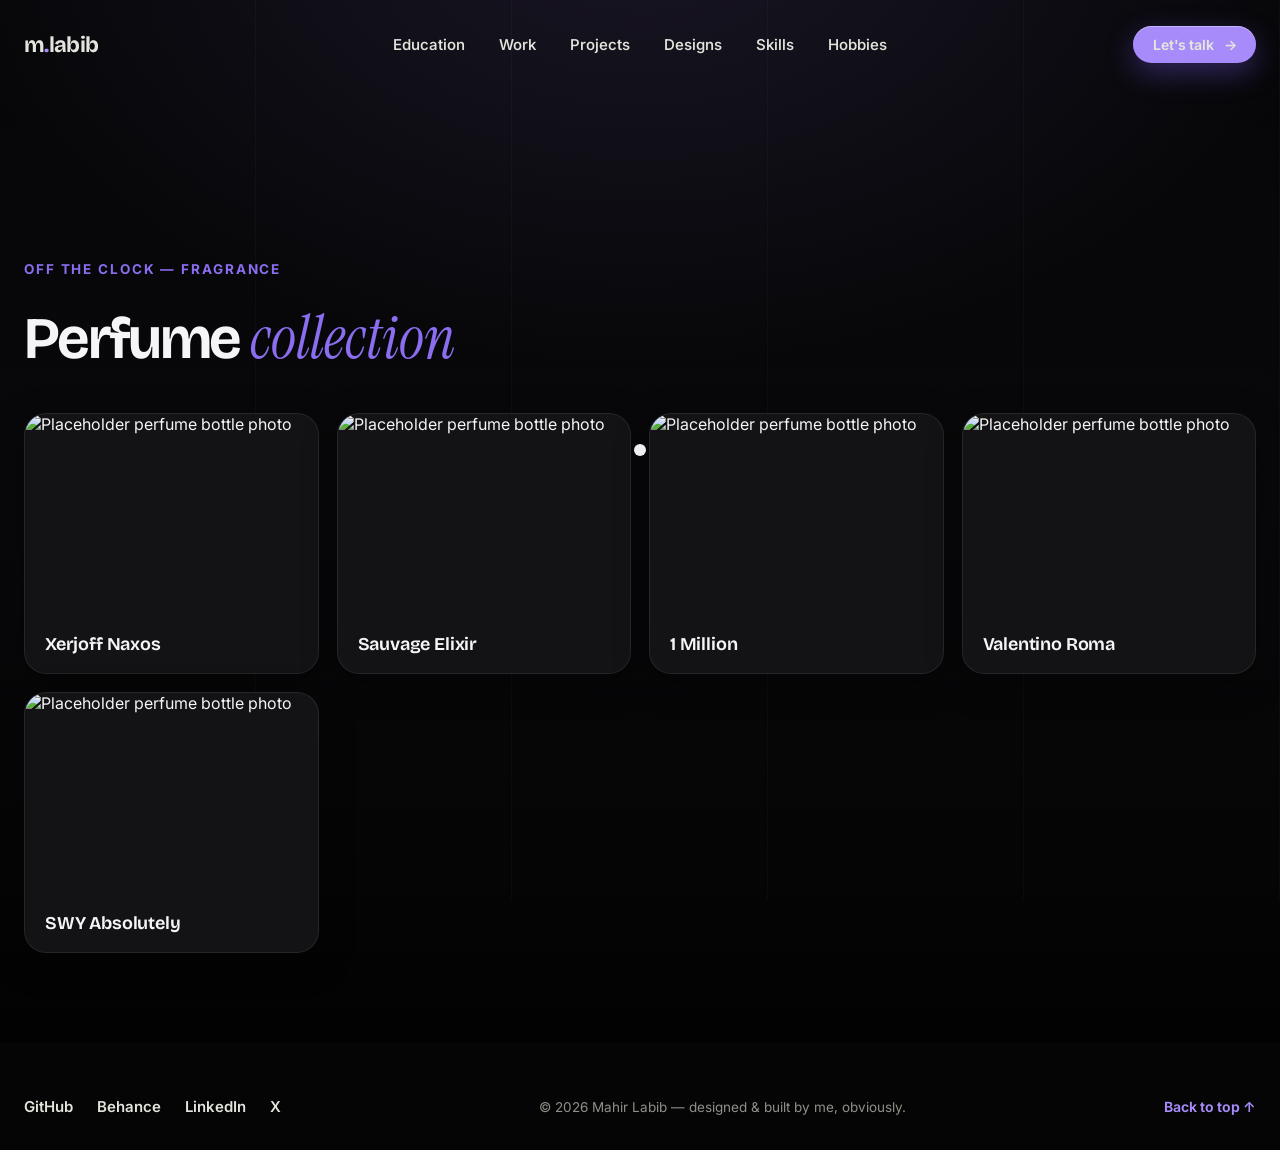
==== perfumes.html @ ee965c61 "Update" ====
<!DOCTYPE html>
<html lang="en">
<head>
  <meta charset="UTF-8" />
  <meta name="viewport" content="width=device-width, initial-scale=1.0" />
  <title>Perfume Collection — Mahir Labib</title>
  <meta name="description" content="A few signature scents Mahir Labib keeps coming back to." />

  <link rel="preconnect" href="https://fonts.googleapis.com" />
  <link rel="preconnect" href="https://fonts.gstatic.com" crossorigin />
  <link
    href="https://fonts.googleapis.com/css2?family=Bricolage+Grotesque:opsz,wght@12..96,200..800&family=Instrument+Serif:ital@1&family=Inter:wght@100..900&display=swap"
    rel="stylesheet" />

  <link rel="stylesheet" href="css/style.css" />
</head>
<body>
  <div class="grid-lines" aria-hidden="true"></div>
  <div class="cursor-dot" aria-hidden="true"></div>

  <!-- ============ NAV ============ -->
  <nav class="nav" id="nav">
    <a class="brand" href="/">m<span>.</span>labib</a>
    <div class="nav-links">
      <a href="/#education">Education</a>
      <a href="/#work">Work</a>
      <a href="/projects.html">Projects</a>
      <a href="/#designs">Designs</a>
      <a href="/#skills">Skills</a>
      <a href="/#hobbies">Hobbies</a>
    </div>
    <div class="nav-actions">
      <a class="btn btn-signal btn-sm" href="/#contact">Let's talk <span class="arr">→</span></a>
    </div>
  </nav>

  <main>
    <!-- ============ PERFUME COLLECTION ============ -->
    <section class="section" id="top" style="padding-top: clamp(150px, 20vh, 200px);">
      <div class="section-head reveal">
        <span class="kicker">Off the clock — Fragrance</span>
        <h2>Perfume <em class="serif">collection</em></h2>
      </div>
      <div class="hobby-grid">
        <figure class="hobby-card reveal">
          <img src="https://images.unsplash.com/photo-1598634222670-87c5f558119c?fm=jpg&amp;q=60&amp;w=900&amp;auto=format&amp;fit=crop" alt="Placeholder perfume bottle photo" loading="lazy" />
          <figcaption><strong>Xerjoff Naxos</strong></figcaption>
        </figure>
        <figure class="hobby-card reveal">
          <img src="https://images.unsplash.com/photo-1709662217618-83586dc9b777?fm=jpg&amp;q=60&amp;w=900&amp;auto=format&amp;fit=crop" alt="Placeholder perfume bottle photo" loading="lazy" />
          <figcaption><strong>Sauvage Elixir</strong></figcaption>
        </figure>
        <figure class="hobby-card reveal">
          <img src="https://images.unsplash.com/photo-1749264361617-dbe17a223f54?fm=jpg&amp;q=60&amp;w=900&amp;auto=format&amp;fit=crop" alt="Placeholder perfume bottle photo" loading="lazy" />
          <figcaption><strong>1 Million</strong></figcaption>
        </figure>
        <figure class="hobby-card reveal">
          <img src="https://images.pexels.com/photos/8796322/pexels-photo-8796322.jpeg?cs=srgb&amp;dl=pexels-hesham-photography-50966664-8796322.jpg&amp;fm=jpg&amp;w=900" alt="Placeholder perfume bottle photo" loading="lazy" />
          <figcaption><strong>Valentino Roma</strong></figcaption>
        </figure>
        <figure class="hobby-card reveal">
          <img src="https://images.unsplash.com/photo-1598634222670-87c5f558119c?fm=jpg&amp;q=60&amp;w=900&amp;auto=format&amp;fit=crop" alt="Placeholder perfume bottle photo" loading="lazy" />
          <figcaption><strong>SWY Absolutely</strong></figcaption>
        </figure>
      </div>
    </section>
  </main>

  <!-- ============ FOOTER ============ -->
  <footer class="footer">
    <div class="footer-bottom">
      <div class="footer-socials">
        <a href="https://github.com/ZIZITSU" target="_blank" rel="noopener">GitHub</a>
        <a href="https://www.behance.net/yourusername" target="_blank" rel="noopener">Behance</a>
        <a href="https://www.linkedin.com/in/yourusername" target="_blank" rel="noopener">LinkedIn</a>
        <a href="https://twitter.com/yourusername" target="_blank" rel="noopener">X</a>
      </div>
      <p class="footer-note">© <span id="year">2026</span> Mahir Labib — designed &amp; built by me, obviously.</p>
      <a class="back-top" href="#top">Back to top ↑</a>
    </div>
  </footer>

  <script src="js/main.js"></script>
</body>
</html>
---- css/style.css ----
/* ================================================================
   Mahir Labib — Portfolio
   Near-black canvas, white text, violet signal accent.
   Bricolage Grotesque + Instrument Serif italics,
   blur-and-rise reveals, frosted nav, faint vertical grid lines.
   ================================================================ */

:root {
  --signal: #a78bfa;
  --signal-bright: #c4b5fd;
  --signal-deep: #8b6df0;
  --ink: #f5f5f7;
  --ink-soft: #b7b7c2;
  --muted: #93939d;
  --cream: #f5f5f2;
  --panel: #131316;
  --dark: #050506;
  --line: rgba(255, 255, 255, 0.08);
  --on-signal: #140b24;
  --ease: cubic-bezier(0.16, 1, 0.3, 1);
  --font-display: "Bricolage Grotesque", ui-sans-serif, system-ui, sans-serif;
  --font-serif: "Instrument Serif", Georgia, serif;
  --font-body: "Inter", ui-sans-serif, system-ui, -apple-system, sans-serif;
}

* { box-sizing: border-box; margin: 0; padding: 0; }

html { scroll-behavior: smooth; min-width: 320px; }

body {
  min-height: 100vh;
  color: var(--ink);
  background:
    radial-gradient(72rem 46rem at 50% -8%, rgba(167, 139, 250, 0.12), transparent 62%),
    linear-gradient(#060608 0%, #08080a 43%, #050506 76%, #000000 100%);
  font-family: var(--font-body);
  -webkit-font-smoothing: antialiased;
  text-rendering: optimizelegibility;
  overflow-x: hidden;
}

a { color: inherit; text-decoration: none; }
img { display: block; max-width: 100%; }

.serif {
  font-family: var(--font-serif);
  font-style: italic;
  font-weight: 400;
  letter-spacing: 0;
}
.serif.signal, .headline .serif { color: var(--signal); }

/* ---------- faint vertical grid lines over the whole page ---------- */
.grid-lines {
  position: fixed;
  inset: 0;
  z-index: -1;
  pointer-events: none;
  opacity: 0.5;
  background: repeating-linear-gradient(
    90deg,
    transparent 0 calc(20% - 1px),
    rgba(255, 255, 255, 0.055) calc(20% - 1px) 20%
  );
}

/* ---------- custom cursor dot ---------- */
.cursor-dot {
  position: fixed;
  z-index: 999;
  width: 12px;
  height: 12px;
  border-radius: 50%;
  background: var(--ink);
  pointer-events: none;
  transform: translate(-50%, -50%);
  transition: width 0.25s var(--ease), height 0.25s var(--ease),
    background-color 0.25s;
  mix-blend-mode: exclusion;
}
.cursor-dot.is-hovering {
  width: 44px;
  height: 44px;
  background: var(--signal);
}
@media (hover: none), (max-width: 760px) {
  .cursor-dot { display: none; }
}

/* ================= NAV ================= */
.nav {
  position: sticky;
  top: 0;
  z-index: 40;
  display: grid;
  grid-template-columns: 1fr auto 1fr;
  align-items: center;
  width: min(100% - 48px, 1240px);
  margin: 0 auto;
  padding: 26px 0 18px;
  transition: padding 0.32s var(--ease);
}
.nav::before {
  content: "";
  position: absolute;
  top: 0;
  bottom: 0;
  left: 50%;
  transform: translateX(-50%);
  width: max(100vw, 320px);
  z-index: -1;
  backdrop-filter: blur(18px) saturate(130%);
  -webkit-backdrop-filter: blur(18px) saturate(130%);
  background: rgba(13, 13, 15, 0.82);
  border-bottom: 1px solid rgba(255, 255, 255, 0.08);
  opacity: 0;
  pointer-events: none;
  transition: opacity 0.32s;
}
.nav.scrolled { padding: 12px 0; }
.nav.scrolled::before { opacity: 1; }
.nav, .nav a { color: #e3e4dc; }

.brand {
  font-family: var(--font-display);
  font-weight: 700;
  font-size: 22px;
  letter-spacing: -0.03em;
}
.brand span { color: var(--signal); }

.nav-links {
  display: flex;
  gap: 34px;
  font-size: 15px;
  font-weight: 550;
}
.nav-links a {
  position: relative;
  transition: color 0.2s;
}
.nav-links a::after {
  content: "";
  position: absolute;
  left: 0;
  bottom: -6px;
  height: 2px;
  width: 100%;
  background: var(--signal);
  border-radius: 2px;
  transform: scaleX(0);
  transform-origin: left;
  transition: transform 0.35s var(--ease);
}
.nav-links a:hover::after { transform: scaleX(1); }

.nav-actions { display: flex; justify-content: flex-end; }

/* staggered nav entrance */
.brand, .nav-links a, .nav-actions .btn {
  opacity: 0;
  filter: blur(8px);
  transform: translateY(-12px);
  animation: navReveal 0.7s var(--ease) forwards;
}
.brand { animation-delay: 0.08s; }
.nav-links a:nth-child(1) { animation-delay: 0.16s; }
.nav-links a:nth-child(2) { animation-delay: 0.21s; }
.nav-links a:nth-child(3) { animation-delay: 0.26s; }
.nav-links a:nth-child(4) { animation-delay: 0.31s; }
.nav-links a:nth-child(5) { animation-delay: 0.36s; }
.nav-links a:nth-child(6) { animation-delay: 0.41s; }
.nav-actions .btn { animation-delay: 0.5s; }

@keyframes navReveal {
  to { opacity: 1; filter: blur(0); transform: translateY(0); }
}

/* ================= BUTTONS ================= */
.btn {
  display: inline-flex;
  align-items: center;
  gap: 10px;
  padding: 14px 26px;
  border-radius: 999px;
  font-weight: 650;
  font-size: 16px;
  letter-spacing: -0.01em;
  transition: transform 0.3s var(--ease), box-shadow 0.3s var(--ease),
    background-color 0.25s;
  will-change: transform;
}
.btn .arr { transition: transform 0.3s var(--ease); }
.btn:hover .arr { transform: translateX(4px); }
.btn:hover { transform: translateY(-2px); }
.btn:active { transform: translateY(0) scale(0.98); }

.btn-signal {
  background: var(--signal);
  color: var(--on-signal);
  box-shadow: 0 10px 28px rgba(124, 92, 240, 0.35),
    inset 0 1px rgba(255, 255, 255, 0.35);
}
.btn-signal:hover {
  background: var(--signal-bright);
  box-shadow: 0 16px 36px rgba(124, 92, 240, 0.45),
    inset 0 1px rgba(255, 255, 255, 0.35);
}
.btn-ghost {
  border: 1px solid rgba(255, 255, 255, 0.2);
  color: #e9e9ee;
  background: rgba(255, 255, 255, 0.05);
  backdrop-filter: blur(10px);
}
.btn-ghost:hover { background: rgba(255, 255, 255, 0.12); }
.btn-dark {
  background: var(--panel);
  color: var(--ink);
  border: 1px solid var(--line);
  box-shadow: 0 12px 30px rgba(0, 0, 0, 0.4);
}
.btn-dark:hover { background: #1c1c22; }
.btn-light {
  background: #fffffc;
  color: #0a0a0c;
  border: 1px solid var(--line);
  box-shadow: 0 14px 34px rgba(0, 0, 0, 0.35), inset 0 1px #ffffff;
}
.btn-light:hover { background: #ffffff; }
.btn-sm { padding: 10px 20px; font-size: 14px; }
.btn-lg { padding: 20px 38px; font-size: clamp(16px, 2vw, 21px); }

/* ================= HERO ================= */
.hero {
  position: relative;
  isolation: isolate;
  padding: clamp(60px, 10vh, 120px) 0 clamp(90px, 14vh, 160px);
  margin-top: -92px; /* pull the dark bg behind the nav */
  padding-top: clamp(150px, 20vh, 210px);
  /* No opaque fill here on purpose — body's dark gradient + the fixed
     .bg-canvas dot field show through; this just adds a purple accent glow. */
  background: radial-gradient(60rem 30rem at 70% 20%, rgba(167, 139, 250, 0.16), transparent 60%);
  color: #fafaf6;
}
.bg-canvas {
  position: fixed;
  inset: 0;
  z-index: -1;
  pointer-events: none;
}
.hero-inner {
  width: min(100% - 48px, 1240px);
  margin: 0 auto;
  display: grid;
  grid-template-columns: 1.4fr 1fr;
  gap: clamp(40px, 6vw, 90px);
  align-items: center;
}

.trust-badge {
  display: inline-flex;
  align-items: center;
  gap: 11px;
  height: 42px;
  padding: 0 18px;
  margin-bottom: 26px;
  border-radius: 999px;
  border: 1px solid rgba(255, 255, 255, 0.14);
  background: rgba(255, 255, 255, 0.06);
  backdrop-filter: blur(16px);
  font-size: 14.5px;
  font-weight: 600;
  color: #d9dbd0;
  opacity: 0;
  filter: blur(8px);
  transform: translateY(14px) scale(0.96);
  animation: riseIn 0.72s var(--ease) 0.42s forwards;
  box-shadow: inset 0 1px rgba(255, 255, 255, 0.1);
}
.pulse-dot {
  width: 10px;
  height: 10px;
  border-radius: 50%;
  background: var(--signal);
  animation: badgePulse 2.4s ease-in-out infinite;
}
@keyframes badgePulse {
  0%, 100% { box-shadow: 0 0 0 3px rgba(167, 139, 250, 0.24); }
  50% { box-shadow: 0 0 0 8px rgba(167, 139, 250, 0.09); }
}

.headline {
  font-family: var(--font-display);
  font-weight: 650;
  font-size: clamp(52px, 7vw, 104px);
  line-height: 0.94;
  letter-spacing: -0.05em;
  text-wrap: balance;
}
.headline .serif { font-size: 0.96em; }
.hl-line { display: block; overflow: hidden; }
.hl-line > span {
  display: inline-block;
  opacity: 0;
  filter: blur(10px);
  transform: translateY(28px);
  animation: titleReveal 0.82s var(--ease) forwards;
}
.hl-line:nth-child(1) > span { animation-delay: 0.56s; }
.hl-line:nth-child(2) > span { animation-delay: 0.68s; }

@keyframes titleReveal {
  to { opacity: 1; filter: blur(0); transform: translateY(0); }
}
@keyframes riseIn {
  to { opacity: 1; filter: blur(0); transform: translateY(0) scale(1); }
}

.subcopy {
  margin-top: 26px;
  max-width: 520px;
  font-size: clamp(17px, 1.4vw, 21px);
  font-weight: 480;
  line-height: 1.45;
  color: #b2b4ab;
  opacity: 0;
  filter: blur(8px);
  transform: translateY(18px);
  animation: riseIn 0.76s var(--ease) 0.94s forwards;
}
.subcopy .serif { font-size: 1.12em; }

.ctas {
  display: flex;
  flex-wrap: wrap;
  gap: 18px;
  margin-top: 34px;
  opacity: 0;
  filter: blur(8px);
  transform: translateY(20px);
  animation: riseIn 0.76s var(--ease) 1.08s forwards;
}

.hero-photo {
  opacity: 0;
  filter: blur(10px);
  transform: translateY(26px) rotate(3deg);
  animation: photoIn 0.9s var(--ease) 1.1s forwards;
}
@keyframes photoIn {
  to { opacity: 1; filter: blur(0); transform: translateY(0) rotate(2deg); }
}
.photo-frame {
  position: relative;
  border-radius: 28px;
  overflow: hidden;
  border: 1px solid rgba(255, 255, 255, 0.16);
  box-shadow: 0 30px 80px rgba(0, 0, 0, 0.55);
  transition: transform 0.5s var(--ease);
}
.photo-frame:hover { transform: rotate(-1deg) scale(1.02); }
.photo-frame img { width: 100%; aspect-ratio: 4 / 5; object-fit: cover; }
.photo-tag {
  position: absolute;
  bottom: 14px;
  left: 14px;
  padding: 8px 14px;
  border-radius: 999px;
  background: rgba(10, 10, 11, 0.7);
  backdrop-filter: blur(10px);
  border: 1px solid rgba(255, 255, 255, 0.14);
  font-size: 13px;
  font-weight: 600;
  color: #e9eae2;
}

.hero-fade {
  position: absolute;
  left: 0;
  right: 0;
  bottom: -1px;
  height: 140px;
  z-index: -1;
  background: linear-gradient(transparent, #050506);
  pointer-events: none;
}

/* ================= SECTIONS ================= */
.section {
  width: min(100% - 48px, 1240px);
  margin: 0 auto;
  padding: clamp(70px, 10vh, 130px) 0;
}
.section-wide { width: min(100% - 48px, 1240px); }

.section-head {
  display: flex;
  flex-wrap: wrap;
  align-items: flex-end;
  justify-content: space-between;
  gap: 20px;
  margin-bottom: clamp(36px, 5vh, 60px);
}
.kicker {
  display: block;
  width: 100%;
  margin-bottom: 12px;
  font-size: 13.5px;
  font-weight: 700;
  letter-spacing: 0.14em;
  text-transform: uppercase;
  color: var(--signal-deep);
}
.section-head h2, .contact-title {
  font-family: var(--font-display);
  font-weight: 650;
  font-size: clamp(36px, 4.6vw, 62px);
  letter-spacing: -0.045em;
  line-height: 0.98;
}
.section-head h2 .serif { font-size: 1.02em; color: var(--signal-deep); }

/* scroll reveal */
.reveal {
  opacity: 0;
  filter: blur(8px);
  transform: translateY(26px);
  transition: opacity 0.8s var(--ease), filter 0.8s var(--ease),
    transform 0.8s var(--ease);
}
.reveal.in { opacity: 1; filter: blur(0); transform: translateY(0); }

/* ================= EDUCATION / TIMELINE ================= */
.timeline {
  display: grid;
  gap: 14px;
}
.t-item {
  display: grid;
  grid-template-columns: 160px 1fr;
  gap: 24px;
  padding: 26px 30px;
  border-radius: 20px;
  background: var(--panel);
  border: 1px solid var(--line);
  box-shadow: 0 8px 30px rgba(0, 0, 0, 0.35);
  transition: transform 0.4s var(--ease), box-shadow 0.4s var(--ease);
}
.t-item:hover {
  transform: translateX(6px);
  box-shadow: 0 16px 44px rgba(124, 92, 240, 0.16);
}
.t-year {
  font-family: var(--font-display);
  font-weight: 700;
  font-size: 15px;
  color: var(--signal-deep);
  padding-top: 4px;
}
.t-body h3 {
  font-family: var(--font-display);
  font-size: 21px;
  font-weight: 650;
  letter-spacing: -0.02em;
  margin-bottom: 6px;
}
.t-body p { color: var(--muted); font-size: 15.5px; line-height: 1.5; }

/* ================= WORK ================= */
.work-cards {
  display: grid;
  grid-template-columns: repeat(2, 1fr);
  gap: 18px;
}
.work-card {
  position: relative;
  display: block;
  padding: 30px;
  border-radius: 22px;
  background: var(--panel);
  border: 1px solid var(--line);
  box-shadow: 0 8px 30px rgba(0, 0, 0, 0.35);
  transition: transform 0.4s var(--ease), box-shadow 0.4s var(--ease);
  color: inherit;
  text-decoration: none;
}
.work-card:hover {
  transform: translateY(-6px);
  box-shadow: 0 22px 54px rgba(124, 92, 240, 0.2);
}
.work-arrow {
  position: absolute;
  bottom: 26px;
  right: 30px;
  font-size: 20px;
  color: var(--ink-soft);
  opacity: 0;
  transform: translate(-4px, 4px);
  transition: opacity 0.3s var(--ease), transform 0.3s var(--ease);
}
.work-card:hover .work-arrow {
  opacity: 1;
  transform: translate(0, 0);
}
@media (max-width: 640px) {
  .work-cards { grid-template-columns: 1fr; }
}
.work-top {
  display: flex;
  justify-content: space-between;
  align-items: center;
  margin-bottom: 20px;
}
.work-logo {
  display: grid;
  place-items: center;
  width: 52px;
  height: 52px;
  border-radius: 14px;
  overflow: hidden;
}
.work-logo img {
  width: 100%;
  height: 100%;
  object-fit: cover;
  display: block;
}
.chip {
  padding: 6px 13px;
  border-radius: 999px;
  font-size: 12.5px;
  font-weight: 700;
  background: rgba(255, 255, 255, 0.07);
  color: var(--ink-soft);
}
.chip-live { background: var(--signal); color: var(--on-signal); }
.work-card h3 {
  font-family: var(--font-display);
  font-size: 23px;
  font-weight: 650;
  letter-spacing: -0.02em;
}
.work-org {
  margin: 4px 0 12px;
  font-size: 14px;
  font-weight: 650;
  color: var(--signal-deep);
}
.work-card > p:last-child { color: var(--muted); font-size: 15.5px; line-height: 1.55; }

/* ================= DESIGNS ================= */
.design-row {
  display: flex;
  gap: 18px;
  overflow-x: auto;
  padding-bottom: 18px;
  scrollbar-width: thin;
  scrollbar-color: var(--signal-deep) transparent;
  cursor: grab;
}
.design-row.dragging { cursor: grabbing; scroll-behavior: auto; }
.design-item {
  flex: 0 0 clamp(240px, 26vw, 340px);
  border-radius: 20px;
  overflow: hidden;
  background: var(--panel);
  border: 1px solid var(--line);
  box-shadow: 0 10px 34px rgba(0, 0, 0, 0.35);
  transition: transform 0.45s var(--ease), box-shadow 0.45s var(--ease);
}
.design-item:hover {
  transform: translateY(-8px) rotate(-1deg);
  box-shadow: 0 26px 60px rgba(124, 92, 240, 0.22);
}
.design-item img {
  width: 100%;
  aspect-ratio: 4 / 3;
  object-fit: cover;
  object-position: center;
  transition: transform 0.6s var(--ease);
}
.design-item:hover img { transform: scale(1.05); }
.design-item figcaption {
  padding: 14px 18px;
  font-weight: 650;
  font-size: 15px;
}

/* ================= PROJECTS (numbered case-study rows) ================= */
.proj-list {
  display: flex;
  flex-direction: column;
}
.proj-row {
  display: grid;
  grid-template-columns: 1fr 1.15fr;
  gap: clamp(28px, 5vw, 64px);
  align-items: center;
  padding: clamp(32px, 5vw, 56px) 0;
}
.proj-row + .proj-row { border-top: 1px solid var(--line); }
.proj-row:nth-child(even) .proj-info { order: 2; }
.proj-row:nth-child(even) .proj-preview { order: 1; }

.proj-meta {
  display: flex;
  align-items: center;
  gap: 14px;
  margin-bottom: 16px;
}
.proj-num {
  font-family: var(--font-display);
  font-weight: 700;
  font-size: 14px;
  letter-spacing: 0.04em;
  color: var(--muted);
}
.proj-cat {
  padding: 4px 12px;
  border-radius: 999px;
  border: 1px solid rgba(167, 139, 250, 0.35);
  font-size: 11.5px;
  font-weight: 700;
  letter-spacing: 0.12em;
  text-transform: uppercase;
  color: var(--signal);
}
.proj-title {
  font-family: var(--font-display);
  font-size: clamp(26px, 3vw, 38px);
  font-weight: 650;
  letter-spacing: -0.03em;
  line-height: 1.05;
  margin-bottom: 14px;
}
.proj-desc {
  color: var(--muted);
  font-size: 16px;
  line-height: 1.55;
  max-width: 46ch;
  margin-bottom: 20px;
}
.proj-tags {
  display: flex;
  flex-wrap: wrap;
  gap: 8px;
  margin-bottom: 26px;
}
.proj-tags span {
  padding: 6px 13px;
  border-radius: 999px;
  font-size: 12px;
  font-weight: 650;
  background: rgba(167, 139, 250, 0.12);
  border: 1px solid rgba(167, 139, 250, 0.18);
  color: var(--signal-bright);
}
.proj-link {
  display: inline-flex;
  align-items: center;
  gap: 8px;
  font-weight: 650;
  font-size: 15px;
  color: var(--ink);
  transition: color 0.3s;
}
.proj-link .arr { display: inline-block; transition: transform 0.3s var(--ease); }
.proj-link:hover { color: var(--signal); }
.proj-link:hover .arr { transform: translate(3px, -3px); }
.proj-link.is-disabled {
  color: var(--muted);
  cursor: default;
  pointer-events: none;
}

/* ---- preview thumbnail (click/enter opens the modal) ---- */
.proj-preview {
  position: relative;
  display: block;
  width: 100%;
  padding: 0;
  border: 1px solid var(--line);
  border-radius: 18px;
  overflow: hidden;
  background: var(--panel);
  box-shadow: 0 10px 34px rgba(0, 0, 0, 0.4);
  cursor: pointer;
  transition: transform 0.45s var(--ease), box-shadow 0.45s var(--ease), border-color 0.3s;
  font: inherit;
}
.proj-preview:hover,
.proj-preview:focus-visible {
  transform: translateY(-6px);
  box-shadow: 0 26px 64px rgba(124, 92, 240, 0.22);
  border-color: rgba(167, 139, 250, 0.35);
}
.proj-preview:focus-visible { outline: 2px solid var(--signal); outline-offset: 3px; }
.proj-thumb-frame {
  display: flex;
  align-items: center;
  height: 30px;
  padding: 0 12px;
  background: rgba(255, 255, 255, 0.03);
  border-bottom: 1px solid var(--line);
}
.proj-thumb-dots { display: flex; gap: 6px; }
.proj-thumb-dots i {
  width: 7px;
  height: 7px;
  border-radius: 50%;
  background: rgba(255, 255, 255, 0.16);
  display: block;
}
.proj-preview img {
  width: 100%;
  aspect-ratio: 16 / 9;
  object-fit: cover;
  object-position: top;
  transition: transform 0.6s var(--ease);
}
.proj-preview:hover img,
.proj-preview:focus-visible img { transform: scale(1.045); }
.proj-preview-badge {
  position: absolute;
  left: 16px;
  bottom: 16px;
  display: inline-flex;
  align-items: center;
  gap: 8px;
  padding: 9px 16px;
  border-radius: 999px;
  background: rgba(10, 10, 12, 0.75);
  backdrop-filter: blur(10px);
  border: 1px solid rgba(255, 255, 255, 0.14);
  color: var(--cream);
  font-size: 13px;
  font-weight: 650;
  opacity: 0;
  transform: translateY(8px);
  transition: opacity 0.3s var(--ease), transform 0.3s var(--ease);
}
.proj-preview:hover .proj-preview-badge,
.proj-preview:focus-visible .proj-preview-badge {
  opacity: 1;
  transform: translateY(0);
}
.proj-preview-badge .arr { color: var(--signal); }
.proj-thumb-empty {
  display: flex;
  align-items: center;
  justify-content: center;
  aspect-ratio: 16 / 9;
  color: var(--muted);
  font-size: 13px;
  font-weight: 600;
  background: repeating-linear-gradient(
    135deg, rgba(255, 255, 255, 0.02) 0 10px, transparent 10px 20px
  );
}

@media (max-width: 760px) {
  .proj-row {
    grid-template-columns: 1fr;
    padding: 28px 0;
  }
  .proj-row:nth-child(even) .proj-info,
  .proj-row:nth-child(even) .proj-preview { order: initial; }
}

/* ================= HOMEPAGE GRADIENT PANEL CARDS ================= */
.pcard-list {
  display: flex;
  align-items: flex-start;
  gap: clamp(20px, 3vw, 32px);
}
.pcard-col {
  flex: 1 1 0;
  min-width: 0;
  display: flex;
  flex-direction: column;
  gap: clamp(36px, 5vw, 56px);
}
.pcard-col:nth-child(2) { margin-top: clamp(28px, 5vw, 64px); }

.pcard-meta {
  display: flex;
  align-items: center;
  gap: 14px;
  margin-bottom: 12px;
}
.pcard-rule {
  flex: 1;
  height: 1px;
  background: var(--line);
}
.pcard-title {
  font-family: var(--font-display);
  font-size: clamp(20px, 2vw, 25px);
  font-weight: 650;
  letter-spacing: -0.02em;
  margin-bottom: 16px;
}

.pcard-panel {
  position: relative;
  display: block;
  width: 100%;
  padding: 22px 22px 0;
  border: none;
  border-radius: 20px;
  overflow: hidden;
  cursor: pointer;
  text-align: left;
  font: inherit;
  color: #fff;
  box-shadow: 0 16px 44px rgba(0, 0, 0, 0.45);
  transition: transform 0.45s var(--ease), box-shadow 0.45s var(--ease);
}
.pcard-panel:hover,
.pcard-panel:focus-visible {
  transform: translateY(-6px);
  box-shadow: 0 30px 70px rgba(124, 92, 240, 0.28);
}
.pcard-panel:focus-visible { outline: 2px solid var(--signal-bright); outline-offset: 3px; }
.pcard-panel-top {
  display: flex;
  align-items: flex-start;
  justify-content: space-between;
  gap: 16px;
  padding-bottom: 20px;
}
.pcard-tagline {
  font-size: 14.5px;
  font-weight: 550;
  line-height: 1.45;
  color: rgba(255, 255, 255, 0.92);
  max-width: 34ch;
}
.pcard-arrow {
  flex-shrink: 0;
  font-size: 18px;
  color: #fff;
  transition: transform 0.3s var(--ease);
}
.pcard-panel:hover .pcard-arrow,
.pcard-panel:focus-visible .pcard-arrow { transform: translate(3px, -3px); }

.pcard-mockup {
  border-radius: 12px 12px 0 0;
  overflow: hidden;
  background: rgba(0, 0, 0, 0.35);
  box-shadow: 0 20px 40px rgba(0, 0, 0, 0.35);
  transform: rotate(0deg);
  transition: transform 0.5s var(--ease);
}
.pcard-panel:hover .pcard-mockup,
.pcard-panel:focus-visible .pcard-mockup {
  transform: rotate(-1.5deg) scale(1.03);
}
.pcard-mockup img {
  width: 100%;
  aspect-ratio: 16 / 10;
  object-fit: cover;
  object-position: top;
  display: block;
}
.pcard-mockup-empty {
  display: flex;
  align-items: center;
  justify-content: center;
  aspect-ratio: 16 / 10;
  border: 1px dashed rgba(255, 255, 255, 0.25);
  border-radius: 12px 12px 0 0;
  color: rgba(255, 255, 255, 0.7);
  font-size: 13px;
  font-weight: 600;
}

.pcard .proj-tags { margin-top: 18px; margin-bottom: 0; }

@media (max-width: 760px) {
  .pcard-col:nth-child(2) { margin-top: 0; }
}

/* ---- "Show more projects" CTA ---- */
.projects-more {
  display: flex;
  justify-content: center;
  margin-top: clamp(40px, 6vw, 64px);
}
.btn-outline {
  background: transparent;
  border: 1px solid rgba(167, 139, 250, 0.4);
  color: var(--ink);
}
.btn-outline:hover {
  background: rgba(167, 139, 250, 0.1);
  border-color: var(--signal);
  color: var(--signal);
}

/* ---- Preview modal (native <dialog>, own focus trap + ESC handling) ---- */
.project-modal {
  border: none;
  border-radius: 24px;
  padding: 0;
  width: min(92vw, 880px);
  max-height: 88vh;
  overflow-y: auto;
  background: var(--panel);
  color: var(--ink);
  box-shadow: 0 50px 140px rgba(0, 0, 0, 0.65);
  opacity: 0;
  transform: scale(0.94) translateY(14px);
  filter: blur(6px);
}
.project-modal::backdrop {
  background: rgba(3, 3, 5, 0.75);
  backdrop-filter: blur(8px);
  opacity: 0;
  transition: opacity 0.35s var(--ease);
}
.project-modal.is-open::backdrop { opacity: 1; }
.project-modal-close {
  position: absolute;
  top: 16px;
  right: 16px;
  z-index: 2;
  width: 36px;
  height: 36px;
  border: 1px solid rgba(255, 255, 255, 0.14);
  border-radius: 50%;
  background: rgba(5, 5, 6, 0.6);
  backdrop-filter: blur(10px);
  color: var(--ink);
  font-size: 20px;
  line-height: 1;
  cursor: pointer;
  transition: background 0.25s, color 0.25s, transform 0.25s var(--ease);
}
.project-modal-close:hover { background: var(--signal); color: var(--on-signal); transform: rotate(90deg); }
.project-modal-img {
  width: 100%;
  aspect-ratio: 16 / 9;
  object-fit: cover;
  object-position: top;
  display: block;
}
.project-modal-body { padding: clamp(24px, 4vw, 40px); }
.project-modal .proj-desc { max-width: none; }
.project-modal .proj-tags { margin-bottom: 28px; }

/* ================= SKILLS MARQUEE ================= */
.marquee {
  overflow: hidden;
  padding: 6px 0;
  -webkit-mask-image: linear-gradient(90deg, transparent, #000 8%, #000 92%, transparent);
  mask-image: linear-gradient(90deg, transparent, #000 8%, #000 92%, transparent);
}
.marquee .marquee-track {
  display: flex;
  gap: 16px;
  width: max-content;
  animation: scrollX 28s linear infinite;
}
.marquee-reverse .marquee-track { animation-direction: reverse; }
.marquee:hover .marquee-track { animation-play-state: paused; }
.marquee .marquee-track span {
  flex-shrink: 0;
  display: flex;
  align-items: center;
  gap: 14px;
  width: clamp(180px, 15vw, 230px);
  height: 64px;
  padding: 0 20px;
  border-radius: 16px;
  background: var(--panel);
  border: 1px solid var(--line);
  font-family: var(--font-display);
  font-weight: 650;
  font-size: 16px;
  letter-spacing: -0.01em;
  white-space: nowrap;
  overflow: hidden;
  box-shadow: 0 6px 20px rgba(0, 0, 0, 0.3);
  transition: background-color 0.3s, color 0.3s, transform 0.3s var(--ease);
}
.marquee .marquee-track span:hover {
  background: var(--signal);
  color: var(--on-signal);
  transform: translateY(-3px);
}
.marquee .marquee-track span img {
  flex-shrink: 0;
  width: 28px;
  height: 28px;
  object-fit: contain;
}
@keyframes scrollX {
  to { transform: translateX(-50%); }
}

/* ================= TESTIMONIALS ================= */
.quote-grid {
  display: grid;
  grid-template-columns: repeat(auto-fit, minmax(280px, 1fr));
  gap: 18px;
}
.quote-card {
  display: flex;
  flex-direction: column;
  justify-content: space-between;
  gap: 24px;
  padding: 30px;
  border-radius: 22px;
  background: var(--panel);
  border: 1px solid var(--line);
  box-shadow: 0 8px 30px rgba(0, 0, 0, 0.35);
  transition: transform 0.4s var(--ease), box-shadow 0.4s var(--ease);
}
.quote-card:hover {
  transform: translateY(-6px);
  box-shadow: 0 22px 54px rgba(124, 92, 240, 0.2);
}
.quote-card p {
  font-family: var(--font-serif);
  font-style: italic;
  font-size: 20px;
  line-height: 1.4;
  color: var(--ink-soft);
}
.quote-card footer {
  display: flex;
  align-items: center;
  gap: 12px;
}
.quote-card footer img {
  width: 44px;
  height: 44px;
  border-radius: 50%;
  object-fit: cover;
}
.quote-card footer strong { display: block; font-size: 15px; }
.quote-card footer span { font-size: 13px; color: var(--muted); }

/* ================= MUSIC ================= */
.music-row {
  display: grid;
  grid-template-columns: repeat(auto-fit, minmax(220px, 1fr));
  gap: 18px;
}
.music-card {
  display: flex;
  align-items: center;
  gap: 16px;
  padding: 20px 22px;
  border-radius: 20px;
  background: var(--panel);
  border: 1px solid var(--line);
  box-shadow: 0 8px 30px rgba(0, 0, 0, 0.35);
  transition: transform 0.4s var(--ease), box-shadow 0.4s var(--ease);
}
.music-card:hover {
  transform: translateY(-5px);
  box-shadow: 0 18px 44px rgba(124, 92, 240, 0.18);
}
.music-card:hover .vinyl { animation-play-state: running; }
.vinyl {
  position: relative;
  flex-shrink: 0;
  width: 58px;
  height: 58px;
  border-radius: 50%;
  background: radial-gradient(circle, #2a2a2c 0 30%, #121214 30% 100%);
  box-shadow: inset 0 0 0 1px rgba(255, 255, 255, 0.08),
    0 6px 16px rgba(0, 0, 0, 0.3);
  animation: spin 3.5s linear infinite paused;
}
.vinyl::after {
  content: "";
  position: absolute;
  inset: 0;
  border-radius: 50%;
  background: repeating-radial-gradient(
    circle,
    transparent 0 3px,
    rgba(255, 255, 255, 0.04) 3px 4px
  );
}
.vinyl-label {
  position: absolute;
  inset: 32%;
  border-radius: 50%;
  background: var(--signal);
}
.vinyl-label.alt1 { background: #e2a465; }
.vinyl-label.alt2 { background: #65b5e2; }
.vinyl-label.alt3 { background: #e26578; }
@keyframes spin { to { transform: rotate(360deg); } }
.music-card strong { display: block; font-size: 16px; letter-spacing: -0.01em; }
.music-card span { font-size: 13.5px; color: var(--muted); }

/* ================= WATCH ================= */
.watch-grid {
  display: grid;
  grid-template-columns: repeat(auto-fit, minmax(240px, 1fr));
  gap: clamp(20px, 3vw, 36px);
}
.watch-poster { margin: 0; }
.watch-poster .poster {
  border-radius: 18px;
  overflow: hidden;
  box-shadow: 0 14px 40px rgba(0, 0, 0, 0.4);
  transition: transform 0.45s var(--ease), box-shadow 0.45s var(--ease);
}
.watch-poster:hover .poster {
  transform: translateY(-8px) rotate(-1deg);
  box-shadow: 0 28px 64px rgba(124, 92, 240, 0.22);
}
.watch-poster .poster img {
  width: 100%;
  aspect-ratio: 2 / 3;
  object-fit: cover;
  object-position: center;
  display: block;
  transition: transform 0.6s var(--ease);
}
.watch-poster:hover .poster img { transform: scale(1.04); }
.watch-meta {
  display: flex;
  align-items: flex-start;
  justify-content: space-between;
  gap: 12px;
  margin-top: 16px;
}
.watch-meta strong {
  display: block;
  font-family: var(--font-display);
  font-size: 15px;
  font-weight: 750;
  letter-spacing: 0.06em;
  text-transform: uppercase;
}
.watch-genre {
  display: block;
  margin-top: 4px;
  font-size: 12.5px;
  font-weight: 700;
  letter-spacing: 0.08em;
  text-transform: uppercase;
  color: var(--signal-deep);
}
.watch-tag {
  flex-shrink: 0;
  padding: 5px 10px;
  border: 1px solid rgba(255, 255, 255, 0.18);
  border-radius: 7px;
  font-size: 11px;
  font-weight: 650;
  letter-spacing: 0.12em;
  text-transform: uppercase;
  color: var(--muted);
}

/* ================= HOBBIES ================= */
.hobby-grid {
  display: grid;
  grid-template-columns: repeat(auto-fit, minmax(280px, 1fr));
  gap: 18px;
}
.hobby-card {
  border-radius: 22px;
  overflow: hidden;
  background: var(--panel);
  border: 1px solid var(--line);
  box-shadow: 0 10px 34px rgba(0, 0, 0, 0.35);
  transition: transform 0.45s var(--ease), box-shadow 0.45s var(--ease);
}
.hobby-card:hover {
  transform: translateY(-8px);
  box-shadow: 0 26px 60px rgba(124, 92, 240, 0.22);
}
.hobby-card:focus-visible {
  outline: 2px solid var(--signal);
  outline-offset: 3px;
}
.hobby-card img {
  width: 100%;
  aspect-ratio: 16 / 11;
  object-fit: cover;
  transition: transform 0.6s var(--ease);
}
.hobby-card:hover img { transform: scale(1.05); }
.hobby-card figcaption,
.hobby-card .hobby-caption { padding: 18px 20px; }
.hobby-card strong {
  display: block;
  font-family: var(--font-display);
  font-size: 18px;
  font-weight: 650;
  letter-spacing: -0.01em;
}
.hobby-card figcaption span,
.hobby-card .hobby-caption span { font-size: 14px; color: var(--muted); }

/* Placeholder for items whose photo hasn't been added yet */
.hobby-card .img-placeholder {
  width: 100%;
  aspect-ratio: 16 / 11;
  display: flex;
  align-items: center;
  justify-content: center;
  color: var(--muted);
  font-size: 13px;
  font-weight: 650;
  text-align: center;
  padding: 12px;
  background: repeating-linear-gradient(
    135deg, rgba(255, 255, 255, 0.03) 0 10px, transparent 10px 20px
  );
  border-bottom: 1px dashed var(--line);
}
.hobby-card .flag-tile {
  width: 100%;
  aspect-ratio: 16 / 11;
  display: flex;
  align-items: center;
  justify-content: center;
  font-size: 72px;
  line-height: 1;
  background:
    radial-gradient(60% 80% at 50% 40%, rgba(167, 139, 250, 0.16), transparent 70%),
    rgba(255, 255, 255, 0.02);
  border-bottom: 1px solid var(--line);
}
.hobby-card .status-chip {
  display: inline-block;
  margin-left: 8px;
  padding: 3px 10px;
  border-radius: 999px;
  font-size: 11px;
  font-weight: 700;
  letter-spacing: 0.06em;
  text-transform: uppercase;
  background: rgba(167, 139, 250, 0.14);
  color: var(--signal-bright);
  border: 1px solid rgba(167, 139, 250, 0.25);
}

/* ================= AVAILABILITY / GLOBE ================= */
.availability-grid {
  display: grid;
  grid-template-columns: 0.85fr 1.15fr;
  gap: clamp(24px, 4vw, 40px);
  align-items: start;
}
.globe-card,
.github-card {
  border-radius: 24px;
  background: var(--panel);
  border: 1px solid var(--line);
  box-shadow: 0 10px 34px rgba(0, 0, 0, 0.4);
  padding: clamp(20px, 3vw, 32px);
  display: flex;
  flex-direction: column;
}
.globe-wrap {
  position: relative;
  width: 100%;
  max-width: 250px;
  aspect-ratio: 1;
  margin: 0 auto;
}
.globe-canvas {
  width: 100%;
  height: 100%;
  cursor: grab;
}
.globe-label {
  position: absolute;
  bottom: anchor(top);
  left: anchor(center);
  translate: -50% -10px;
  padding: 6px 12px;
  border-radius: 8px;
  background: rgba(10, 10, 12, 0.85);
  backdrop-filter: blur(8px);
  border: 1px solid rgba(255, 255, 255, 0.14);
  color: var(--cream);
  font-size: 12.5px;
  font-weight: 650;
  white-space: nowrap;
  pointer-events: none;
  opacity: var(--v, 0);
  filter: blur(calc((1 - var(--v, 0)) * 6px));
  transition: opacity 0.3s var(--ease), filter 0.3s var(--ease);
}
@supports not (position-anchor: --cobe-x) {
  .globe-label { display: none; }
}

.github-card-head {
  display: flex;
  align-items: center;
  justify-content: space-between;
  gap: 16px;
  margin-bottom: 20px;
}
.github-card-head h3 {
  font-family: var(--font-display);
  font-size: 20px;
  font-weight: 650;
  letter-spacing: -0.01em;
}
.github-card-head a {
  display: inline-flex;
  align-items: center;
  gap: 6px;
  font-size: 14px;
  font-weight: 650;
  color: var(--signal);
  transition: color 0.3s;
}
.github-card-head a:hover { color: var(--signal-bright); }
.github-chart-wrap {
  display: flex;
  align-items: center;
  border-radius: 14px;
  background: rgba(255, 255, 255, 0.03);
  border: 1px solid var(--line);
  padding: clamp(16px, 2.5vw, 28px);
}
.github-chart-wrap svg { width: 100%; height: auto; display: block; }
.github-fallback {
  color: var(--muted);
  font-size: 14px;
  text-align: center;
  width: 100%;
}
.github-fallback a { color: var(--signal); font-weight: 650; }
.github-stats {
  margin-top: 16px;
  font-size: 13.5px;
  color: var(--muted);
  text-align: center;
}
.github-legend {
  display: flex;
  align-items: center;
  justify-content: flex-end;
  gap: 6px;
  margin-top: 10px;
  font-size: 11px;
  color: var(--muted);
}
.github-legend span {
  width: 10px;
  height: 10px;
  border-radius: 2.5px;
  display: inline-block;
}

@media (max-width: 860px) {
  .availability-grid { grid-template-columns: 1fr; }
}

/* ================= CONTACT ================= */
.contact {
  position: relative;
  overflow: hidden;
  background: var(--dark);
  color: #e3e4dc;
  padding: clamp(80px, 12vh, 140px) 0;
}
.contact-glow {
  position: absolute;
  top: -40%;
  left: 50%;
  transform: translateX(-50%);
  width: 800px;
  height: 600px;
  border-radius: 50%;
  background: radial-gradient(circle, rgba(167, 139, 250, 0.12) 0%, transparent 70%);
  pointer-events: none;
  z-index: 0;
}
.contact-wrapper {
  position: relative;
  z-index: 1;
  display: grid;
  grid-template-columns: 1fr 1.2fr;
  gap: clamp(40px, 6vw, 80px);
  align-items: start;
  width: min(100% - 48px, 1100px);
  margin: 0 auto;
}
.contact-left {
  padding-top: 10px;
}
.contact .kicker {
  color: var(--signal);
}
.contact-title {
  font-family: var(--font-display);
  font-weight: 650;
  font-size: clamp(44px, 6vw, 72px);
  letter-spacing: -0.045em;
  line-height: 0.95;
  color: #fafaf6;
}
.contact-title .serif {
  color: var(--signal);
}
.contact-desc {
  margin-top: 20px;
  font-size: clamp(15px, 1.2vw, 18px);
  line-height: 1.6;
  color: #8f9189;
  max-width: 380px;
}
.contact-info {
  margin-top: 36px;
  display: flex;
  flex-direction: column;
  gap: 14px;
}
.contact-link {
  display: inline-flex;
  align-items: center;
  gap: 12px;
  padding: 14px 20px;
  border-radius: 14px;
  background: rgba(255, 255, 255, 0.04);
  border: 1px solid rgba(255, 255, 255, 0.08);
  font-size: 15px;
  font-weight: 550;
  color: #b2b4ab;
  transition: background 0.3s var(--ease), color 0.3s, border-color 0.3s;
}
.contact-link:hover {
  background: rgba(167, 139, 250, 0.1);
  border-color: rgba(167, 139, 250, 0.25);
  color: var(--signal);
}
.contact-link svg {
  flex-shrink: 0;
  opacity: 0.6;
}
.contact-link:hover svg {
  opacity: 1;
}

/* ---- Form ---- */
.contact-form {
  background: rgba(255, 255, 255, 0.03);
  border: 1px solid rgba(255, 255, 255, 0.07);
  border-radius: 24px;
  padding: clamp(28px, 4vw, 40px);
  backdrop-filter: blur(20px);
  -webkit-backdrop-filter: blur(20px);
}
.form-row {
  display: grid;
  grid-template-columns: 1fr 1fr;
  gap: 16px;
}
.form-group {
  margin-bottom: 20px;
}
.form-group label {
  display: block;
  margin-bottom: 8px;
  font-family: var(--font-display);
  font-size: 13px;
  font-weight: 650;
  letter-spacing: 0.06em;
  text-transform: uppercase;
  color: #6b6d64;
}
.form-group input,
.form-group textarea {
  width: 100%;
  padding: 14px 16px;
  border: 1px solid rgba(255, 255, 255, 0.08);
  border-radius: 12px;
  background: rgba(255, 255, 255, 0.04);
  color: #e3e4dc;
  font-family: var(--font-body);
  font-size: 15px;
  font-weight: 450;
  outline: none;
  transition: border-color 0.3s var(--ease), box-shadow 0.3s var(--ease),
    background-color 0.3s var(--ease);
}
.form-group input::placeholder,
.form-group textarea::placeholder {
  color: rgba(255, 255, 255, 0.18);
}
.form-group input:focus,
.form-group textarea:focus {
  border-color: rgba(167, 139, 250, 0.45);
  background: rgba(167, 139, 250, 0.05);
  box-shadow: 0 0 0 3px rgba(167, 139, 250, 0.1), 0 4px 20px rgba(0, 0, 0, 0.2);
}
.form-group textarea {
  resize: vertical;
  min-height: 120px;
}

/* Submit button */
.contact-submit {
  display: inline-flex;
  align-items: center;
  justify-content: center;
  gap: 10px;
  width: 100%;
  padding: 18px 32px;
  border: none;
  border-radius: 14px;
  background: var(--signal);
  color: var(--on-signal);
  font-family: var(--font-display);
  font-size: 16px;
  font-weight: 700;
  letter-spacing: -0.01em;
  cursor: pointer;
  box-shadow: 0 8px 30px rgba(167, 139, 250, 0.25),
    inset 0 1px rgba(255, 255, 255, 0.35);
  transition: transform 0.3s var(--ease), box-shadow 0.3s var(--ease),
    background-color 0.25s, opacity 0.3s;
  will-change: transform;
}
.contact-submit:hover {
  background: var(--signal-bright);
  transform: translateY(-2px);
  box-shadow: 0 14px 40px rgba(167, 139, 250, 0.35),
    inset 0 1px rgba(255, 255, 255, 0.35);
}
.contact-submit:active {
  transform: translateY(0) scale(0.98);
}
.contact-submit:disabled {
  opacity: 0.5;
  cursor: not-allowed;
  transform: none;
}
.contact-submit svg {
  flex-shrink: 0;
}

/* Status messages */
.form-status {
  margin-top: 0;
  padding: 0;
  border-radius: 12px;
  font-size: 14px;
  font-weight: 600;
  text-align: center;
  overflow: hidden;
  max-height: 0;
  opacity: 0;
  transition: all 0.4s var(--ease);
}
.form-status.show {
  padding: 14px 18px;
  max-height: 80px;
  margin-top: 16px;
  opacity: 1;
}
.form-status.success {
  background: rgba(167, 139, 250, 0.14);
  color: var(--signal);
  border: 1px solid rgba(167, 139, 250, 0.25);
}
.form-status.error {
  background: rgba(226, 101, 120, 0.1);
  color: #e26578;
  border: 1px solid rgba(226, 101, 120, 0.2);
}

@media (max-width: 760px) {
  .contact-wrapper {
    grid-template-columns: 1fr;
    gap: 36px;
  }
  .contact-desc { max-width: 100%; }
  .form-row { grid-template-columns: 1fr; gap: 0; }
}


/* ================= FOOTER ================= */
.footer {
  position: relative;
  overflow: hidden;
  background: var(--dark);
  color: #e3e4dc;
}
.footer-bottom {
  display: flex;
  flex-wrap: wrap;
  align-items: center;
  justify-content: space-between;
  gap: 20px;
  width: min(100% - 48px, 1240px);
  margin: 0 auto;
  padding: clamp(30px, 6vh, 60px) 0 34px;
}
.footer-socials { display: flex; gap: 24px; font-weight: 600; font-size: 15px; }
.footer-socials a {
  position: relative;
  transition: color 0.25s;
}
.footer-socials a:hover { color: var(--signal); }
.footer-note { font-size: 13.5px; color: #8f9189; }
.back-top {
  font-weight: 650;
  font-size: 14px;
  color: var(--signal);
  transition: transform 0.3s var(--ease);
  display: inline-block;
}
.back-top:hover { transform: translateY(-3px); }

/* ================= RESPONSIVE ================= */
@media (max-width: 900px) {
  .nav { grid-template-columns: auto 1fr; }
  .nav-links { display: none; }
  .hero-inner { grid-template-columns: 1fr; }
  .hero-photo { max-width: 340px; }
  .t-item { grid-template-columns: 1fr; gap: 6px; }
}

@media (prefers-reduced-motion: reduce) {
  html { scroll-behavior: auto; }
  *, *::before, *::after {
    animation-duration: 0.01ms !important;
    animation-iteration-count: 1 !important;
    transition-duration: 0.01ms !important;
  }
  .reveal { opacity: 1; filter: none; transform: none; }
  .brand, .nav-links a, .nav-actions .btn, .trust-badge, .hl-line > span,
  .subcopy, .ctas, .hero-photo { opacity: 1; filter: none; transform: none; }
}
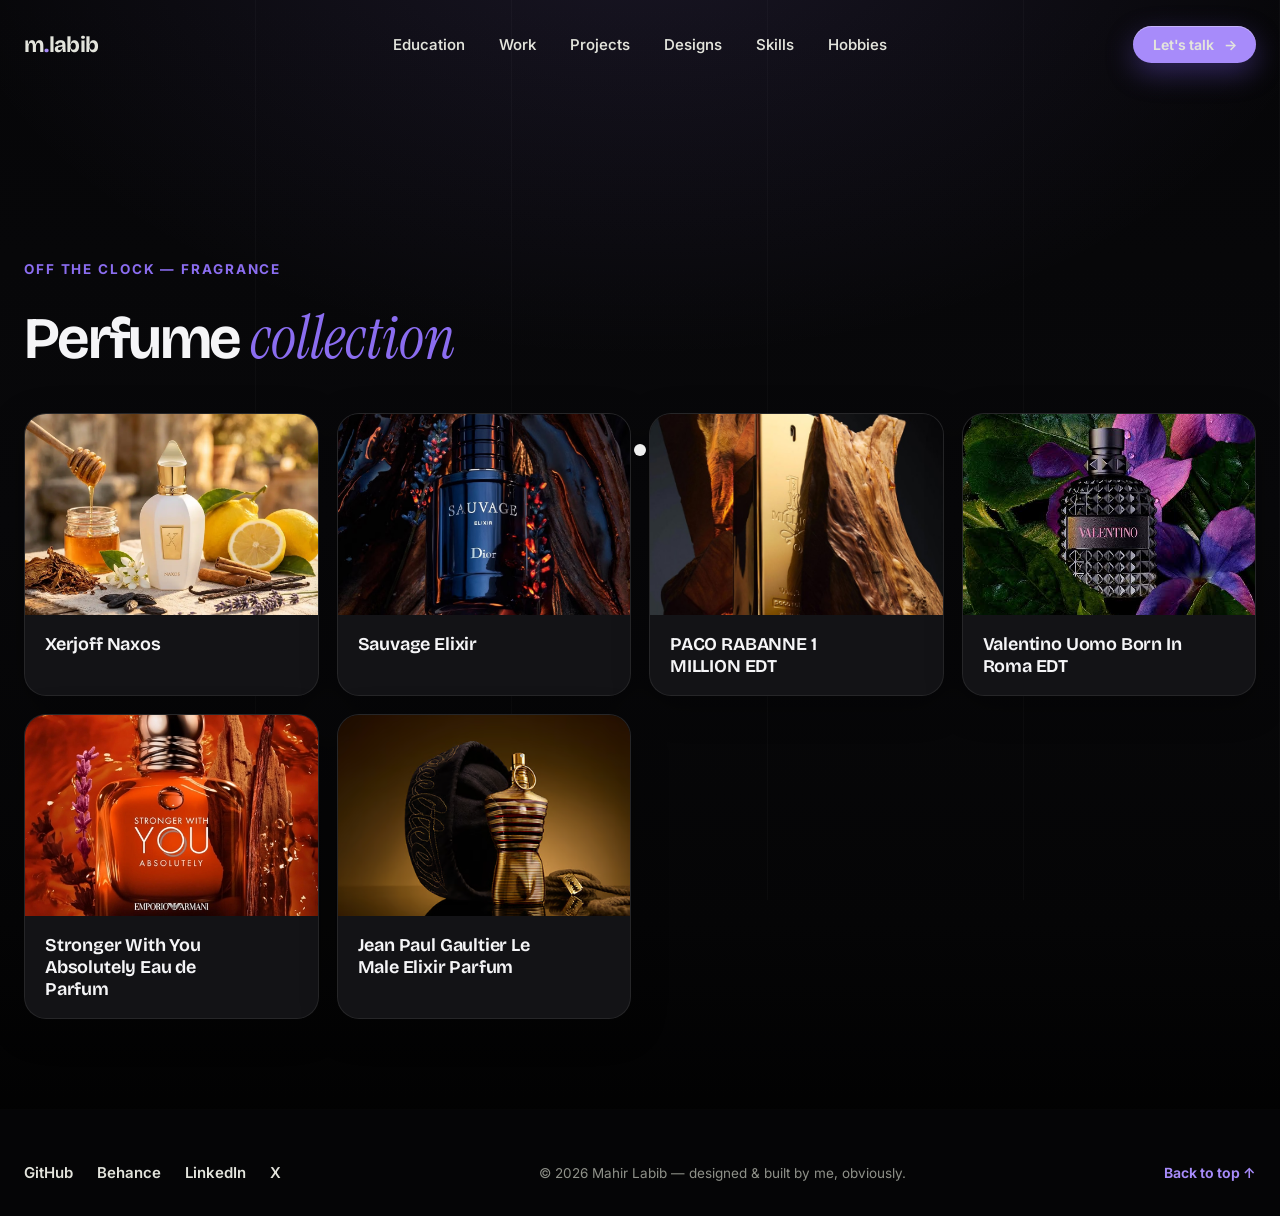
==== commit 4b70a5e7: "Done" ====
--- a/perfumes.html
+++ b/perfumes.html
@@ -43,24 +43,28 @@
       </div>
       <div class="hobby-grid">
         <figure class="hobby-card reveal">
-          <img src="https://images.unsplash.com/photo-1598634222670-87c5f558119c?fm=jpg&amp;q=60&amp;w=900&amp;auto=format&amp;fit=crop" alt="Placeholder perfume bottle photo" loading="lazy" />
+          <img src="assets/Xerjoff Naxos.webp" alt="Placeholder perfume bottle photo" loading="lazy" />
           <figcaption><strong>Xerjoff Naxos</strong></figcaption>
         </figure>
         <figure class="hobby-card reveal">
-          <img src="https://images.unsplash.com/photo-1709662217618-83586dc9b777?fm=jpg&amp;q=60&amp;w=900&amp;auto=format&amp;fit=crop" alt="Placeholder perfume bottle photo" loading="lazy" />
+          <img src="assets/Sauvage Elixir.avif" alt="Placeholder perfume bottle photo" loading="lazy" />
           <figcaption><strong>Sauvage Elixir</strong></figcaption>
         </figure>
         <figure class="hobby-card reveal">
-          <img src="https://images.unsplash.com/photo-1749264361617-dbe17a223f54?fm=jpg&amp;q=60&amp;w=900&amp;auto=format&amp;fit=crop" alt="Placeholder perfume bottle photo" loading="lazy" />
-          <figcaption><strong>1 Million</strong></figcaption>
+          <img src="assets/1Mil.jpg" alt="Placeholder perfume bottle photo" loading="lazy" />
+          <figcaption><strong>PACO RABANNE 1 MILLION EDT </strong></figcaption>
         </figure>
         <figure class="hobby-card reveal">
-          <img src="https://images.pexels.com/photos/8796322/pexels-photo-8796322.jpeg?cs=srgb&amp;dl=pexels-hesham-photography-50966664-8796322.jpg&amp;fm=jpg&amp;w=900" alt="Placeholder perfume bottle photo" loading="lazy" />
-          <figcaption><strong>Valentino Roma</strong></figcaption>
+          <img src="assets/Valentino.jpeg" alt="Placeholder perfume bottle photo" loading="lazy" />
+          <figcaption><strong>Valentino Uomo Born In Roma EDT</strong></figcaption>
         </figure>
         <figure class="hobby-card reveal">
-          <img src="https://images.unsplash.com/photo-1598634222670-87c5f558119c?fm=jpg&amp;q=60&amp;w=900&amp;auto=format&amp;fit=crop" alt="Placeholder perfume bottle photo" loading="lazy" />
-          <figcaption><strong>SWY Absolutely</strong></figcaption>
+          <img src="assets/SWY.jpg" alt="Placeholder perfume bottle photo" loading="lazy" />
+          <figcaption><strong>Stronger With You Absolutely Eau de Parfum</strong></figcaption>
+        </figure>
+        <figure class="hobby-card reveal">
+          <img src="assets/jpge.avif" alt="Placeholder perfume bottle photo" loading="lazy" />
+          <figcaption><strong>Jean Paul Gaultier Le Male Elixir Parfum</strong></figcaption>
         </figure>
       </div>
     </section>
--- a/css/style.css
+++ b/css/style.css
@@ -457,14 +457,35 @@
   color: var(--signal-deep);
   padding-top: 4px;
 }
-.t-body h3 {
+.t-body {
+  display: flex;
+  align-items: stretch;
+  gap: 16px;
+}
+.t-logo {
+  flex-shrink: 0;
+  display: flex;
+  align-items: center;
+  justify-content: center;
+  max-width: 64px;
+}
+.t-logo img {
+  height: 60px;
+  width: auto;
+  max-width: 64px;
+  object-fit: contain;
+  display: block;
+}
+.t-logo img.t-logo-sm { height: 42px; }
+.t-text { display: flex; flex-direction: column; justify-content: center; }
+.t-text h3 {
   font-family: var(--font-display);
   font-size: 21px;
   font-weight: 650;
   letter-spacing: -0.02em;
   margin-bottom: 6px;
 }
-.t-body p { color: var(--muted); font-size: 15.5px; line-height: 1.5; }
+.t-text p { color: var(--muted); font-size: 15.5px; line-height: 1.5; }
 
 /* ================= WORK ================= */
 .work-cards {
@@ -1045,60 +1066,79 @@
 
 /* ================= MUSIC ================= */
 .music-row {
-  display: grid;
-  grid-template-columns: repeat(auto-fit, minmax(220px, 1fr));
+  display: flex;
   gap: 18px;
-}
-.music-card {
-  display: flex;
-  align-items: center;
-  gap: 16px;
-  padding: 20px 22px;
+  overflow-x: auto;
+  padding-bottom: 18px;
+  scrollbar-width: thin;
+  scrollbar-color: var(--signal-deep) transparent;
+  cursor: grab;
+}
+.music-row.dragging { cursor: grabbing; scroll-behavior: auto; }
+.music-item {
+  position: relative;
+  flex: 0 0 clamp(260px, 28vw, 360px);
+  aspect-ratio: 3 / 4;
   border-radius: 20px;
-  background: var(--panel);
+  overflow: hidden;
+  background: linear-gradient(155deg, #1a1a1e, #0c0c0e);
   border: 1px solid var(--line);
-  box-shadow: 0 8px 30px rgba(0, 0, 0, 0.35);
-  transition: transform 0.4s var(--ease), box-shadow 0.4s var(--ease);
-}
-.music-card:hover {
-  transform: translateY(-5px);
-  box-shadow: 0 18px 44px rgba(124, 92, 240, 0.18);
-}
-.music-card:hover .vinyl { animation-play-state: running; }
-.vinyl {
-  position: relative;
-  flex-shrink: 0;
-  width: 58px;
-  height: 58px;
-  border-radius: 50%;
-  background: radial-gradient(circle, #2a2a2c 0 30%, #121214 30% 100%);
-  box-shadow: inset 0 0 0 1px rgba(255, 255, 255, 0.08),
-    0 6px 16px rgba(0, 0, 0, 0.3);
-  animation: spin 3.5s linear infinite paused;
-}
-.vinyl::after {
-  content: "";
+  box-shadow: 0 10px 34px rgba(0, 0, 0, 0.35);
+  transition: transform 0.45s var(--ease), box-shadow 0.45s var(--ease);
+}
+.music-item:hover {
+  transform: translateY(-8px);
+  box-shadow: 0 26px 60px rgba(29, 185, 84, 0.22);
+}
+.music-cover { position: absolute; inset: 0; }
+.music-cover img {
+  width: 100%;
+  height: 100%;
+  object-fit: cover;
+  object-position: center;
+  opacity: 0;
+  transition: opacity 0.5s var(--ease), transform 0.6s var(--ease);
+}
+.music-cover img.loaded { opacity: 1; }
+.music-item:hover .music-cover img { transform: scale(1.05); }
+.music-overlay {
   position: absolute;
   inset: 0;
-  border-radius: 50%;
-  background: repeating-radial-gradient(
-    circle,
-    transparent 0 3px,
-    rgba(255, 255, 255, 0.04) 3px 4px
+  display: flex;
+  flex-direction: column;
+  justify-content: space-between;
+  padding: 16px;
+  background: linear-gradient(
+    to top,
+    rgba(5, 5, 6, 0.92) 0%,
+    rgba(5, 5, 6, 0.5) 40%,
+    transparent 68%
   );
 }
-.vinyl-label {
-  position: absolute;
-  inset: 32%;
-  border-radius: 50%;
-  background: var(--signal);
-}
-.vinyl-label.alt1 { background: #e2a465; }
-.vinyl-label.alt2 { background: #65b5e2; }
-.vinyl-label.alt3 { background: #e26578; }
-@keyframes spin { to { transform: rotate(360deg); } }
-.music-card strong { display: block; font-size: 16px; letter-spacing: -0.01em; }
-.music-card span { font-size: 13.5px; color: var(--muted); }
+.music-badge {
+  align-self: flex-end;
+  display: inline-flex;
+  align-items: center;
+  gap: 5px;
+  padding: 5px 10px;
+  border-radius: 999px;
+  background: rgba(5, 5, 6, 0.6);
+  backdrop-filter: blur(6px);
+  border: 1px solid rgba(29, 185, 84, 0.35);
+  font-size: 10.5px;
+  font-weight: 700;
+  letter-spacing: 0.05em;
+  text-transform: uppercase;
+  color: #1db954;
+}
+.music-badge svg { width: 12px; height: 12px; fill: currentColor; flex-shrink: 0; }
+.music-info strong {
+  display: block;
+  font-size: 16px;
+  letter-spacing: -0.01em;
+  color: var(--cream);
+}
+.music-info span { font-size: 13px; color: var(--muted); }
 
 /* ================= WATCH ================= */
 .watch-grid {
@@ -1169,6 +1209,7 @@
   gap: 18px;
 }
 .hobby-card {
+  position: relative;
   border-radius: 22px;
   overflow: hidden;
   background: var(--panel);
@@ -1176,6 +1217,28 @@
   box-shadow: 0 10px 34px rgba(0, 0, 0, 0.35);
   transition: transform 0.45s var(--ease), box-shadow 0.45s var(--ease);
 }
+.hobby-explore {
+  position: absolute;
+  right: 14px;
+  bottom: 14px;
+  width: 36px;
+  height: 36px;
+  border-radius: 50%;
+  display: grid;
+  place-items: center;
+  background: var(--signal);
+  color: var(--on-signal);
+  box-shadow: 0 8px 22px rgba(124, 92, 240, 0.4),
+    inset 0 1px rgba(255, 255, 255, 0.35);
+  transition: background 0.3s var(--ease), box-shadow 0.3s var(--ease), transform 0.3s var(--ease);
+}
+.hobby-explore svg { width: 16px; height: 16px; }
+.hobby-card:hover .hobby-explore {
+  background: var(--signal-bright);
+  box-shadow: 0 12px 30px rgba(124, 92, 240, 0.55),
+    inset 0 1px rgba(255, 255, 255, 0.35);
+  transform: scale(1.08);
+}
 .hobby-card:hover {
   transform: translateY(-8px);
   box-shadow: 0 26px 60px rgba(124, 92, 240, 0.22);
@@ -1192,7 +1255,7 @@
 }
 .hobby-card:hover img { transform: scale(1.05); }
 .hobby-card figcaption,
-.hobby-card .hobby-caption { padding: 18px 20px; }
+.hobby-card .hobby-caption { padding: 18px 56px 18px 20px; }
 .hobby-card strong {
   display: block;
   font-family: var(--font-display);
@@ -1232,6 +1295,30 @@
     radial-gradient(60% 80% at 50% 40%, rgba(167, 139, 250, 0.16), transparent 70%),
     rgba(255, 255, 255, 0.02);
   border-bottom: 1px solid var(--line);
+}
+.hobby-card .stat-tile {
+  width: 100%;
+  aspect-ratio: 16 / 11;
+  display: flex;
+  flex-direction: column;
+  align-items: center;
+  justify-content: center;
+  gap: 4px;
+  background:
+    radial-gradient(60% 80% at 50% 40%, rgba(167, 139, 250, 0.16), transparent 70%),
+    rgba(255, 255, 255, 0.02);
+  border-bottom: 1px solid var(--line);
+}
+.hobby-card .stat-tile strong {
+  font-family: var(--font-display);
+  font-size: 48px;
+  font-weight: 700;
+  color: var(--signal-bright);
+  line-height: 1;
+}
+.hobby-card .stat-tile span {
+  font-size: 13px;
+  color: var(--muted);
 }
 .hobby-card .status-chip {
   display: inline-block;
@@ -1252,7 +1339,7 @@
   display: grid;
   grid-template-columns: 0.85fr 1.15fr;
   gap: clamp(24px, 4vw, 40px);
-  align-items: start;
+  align-items: stretch;
 }
 .globe-card,
 .github-card {
@@ -1264,6 +1351,7 @@
   display: flex;
   flex-direction: column;
 }
+.globe-card { justify-content: center; }
 .globe-wrap {
   position: relative;
   width: 100%;
@@ -1432,9 +1520,11 @@
   border-radius: 14px;
   background: rgba(255, 255, 255, 0.04);
   border: 1px solid rgba(255, 255, 255, 0.08);
+  font-family: inherit;
   font-size: 15px;
   font-weight: 550;
   color: #b2b4ab;
+  cursor: pointer;
   transition: background 0.3s var(--ease), color 0.3s, border-color 0.3s;
 }
 .contact-link:hover {
